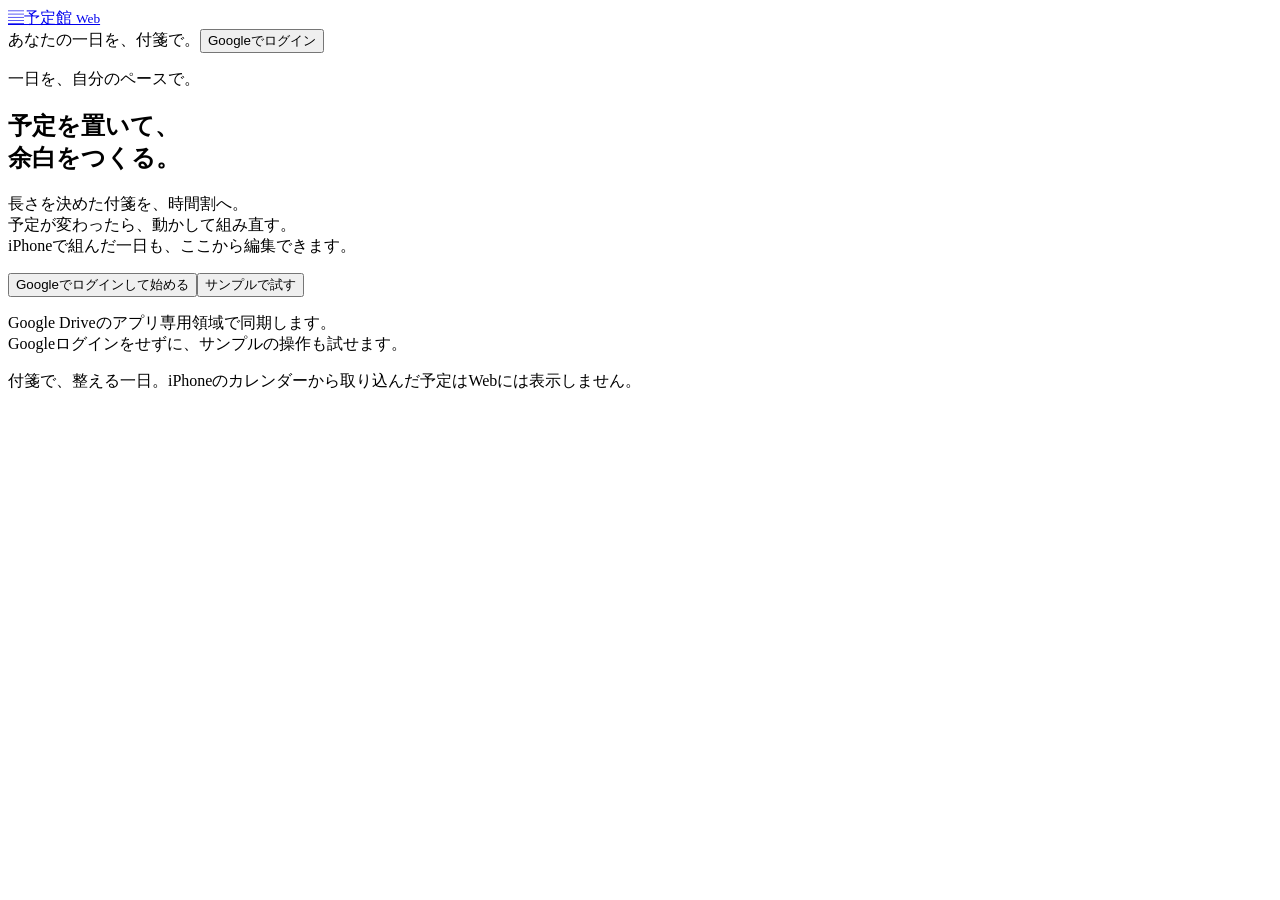
==== web/static/index.html @ 16958918 "Add web planner with Google Drive sync and Go deployment environment" ====
<!doctype html>
<html lang="ja"><head><meta charset="utf-8"><meta name="viewport" content="width=device-width,initial-scale=1"><meta name="description" content="予定館のWeb版。付箋で一日の予定を組み、Google DriveでiPhoneと同期できます。"><title>予定館 Web</title><link rel="stylesheet" href="/style.css"><script src="https://accounts.google.com/gsi/client" defer></script><script type="module" src="/app.mjs"></script></head>
<body>
<header><a class="brand" href="/" aria-label="予定館 Web ホーム"><span class="brand-icon">▤</span><span>予定館 <small>Web</small></span></a><div class="account"><span id="accountLabel">あなたの一日を、付箋で。</span><button id="login">Googleでログイン</button><button id="logout" hidden>ログアウト</button></div></header>
<main>
<section id="welcome" class="welcome"><p class="eyebrow">一日を、自分のペースで。</p><h1>予定を置いて、<br>余白をつくる。</h1><p>長さを決めた付箋を、時間割へ。<br>予定が変わったら、動かして組み直す。<br>iPhoneで組んだ一日も、ここから編集できます。</p><button id="welcomeLogin" class="primary">Googleでログインして始める</button><button id="demo">サンプルで試す</button><p class="hint">Google Driveのアプリ専用領域で同期します。<br>Googleログインをせずに、サンプルの操作も試せます。</p></section>
<section id="workspace" hidden>
<div class="toolbar"><div class="date-controls"><button id="previous" aria-label="前の日">‹</button><input id="day" type="date" aria-label="表示する日"><button id="next" aria-label="次の日">›</button><button id="today">今日</button></div><div class="tools"><button id="sync">今すぐ同期</button><button id="settings">設定</button><button id="add" class="primary">＋ 付箋をつくる</button></div></div>
<div class="summary"><span id="dayTitle"></span><span id="syncStatus"></span></div>
<div id="conflicts" class="conflicts" hidden></div>
<div class="board"><section class="schedule"><div class="zone-heading"><h2>時間割</h2><div><button id="zoomOut" aria-label="時間割を縮小">−</button><span id="zoomLabel"></span><button id="zoomIn" aria-label="時間割を拡大">＋</button></div></div><div id="timelineScroll" class="timeline-scroll"><div id="timeline" class="timeline"></div></div></section><section id="detailsZone" class="details-zone"><div class="zone-heading"><h2>予定の詳細</h2></div><div id="details" class="details"></div></section><section class="inbox-zone"><div class="zone-heading"><h2 id="sideTitle">付箋</h2><button id="switchSide">詳細へ</button></div><div id="inbox" class="inbox" aria-label="未配置の付箋"></div><div id="compactDetails" class="details" hidden></div><div class="presets"><h3>プリセットから追加</h3><div id="presets"></div></div></section></div>
</section>
<p id="message" role="status" aria-live="polite"></p>
</main>
<footer>付箋で、整える一日。<span>iPhoneのカレンダーから取り込んだ予定はWebには表示しません。</span></footer>
<dialog id="editor"><form id="editForm"><div class="dialog-heading"><h2>付箋を編集</h2><button type="button" data-close="editor" aria-label="閉じる">×</button></div><label>タイトル<input name="title" required maxlength="200" autocomplete="off"></label><div class="form-row"><label>日付<input name="day" type="date" required></label><label>長さ（分）<input name="minutes" type="number" min="5" max="720" step="5" required></label></div><label>開始時刻<input name="start" type="time" step="300"><small>空欄にすると付箋置き場に戻ります。</small></label><label>色<select name="tone"></select></label><label>通知<select name="reminder"><option value="">通知なし</option><option value="0">開始時刻</option><option value="5">5分前</option><option value="10">10分前</option><option value="15">15分前</option><option value="30">30分前</option><option value="60">1時間前</option></select><small>通知の配信はiPhone側で行います。</small></label><label>詳細メモ<textarea name="memo" rows="4" maxlength="20000"></textarea></label><div class="dialog-actions"><button type="button" id="delete">削除</button><button type="button" data-close="editor">キャンセル</button><button type="submit" class="primary">保存</button></div><p id="editError" role="alert"></p></form></dialog>
<dialog id="settingsDialog"><form id="settingsForm"><div class="dialog-heading"><h2>計画の時間帯</h2><button type="button" data-close="settingsDialog" aria-label="閉じる">×</button></div><p>iPhoneと共通の時間帯です。範囲外の付箋は時刻を保って付箋置き場に表示します。</p><label>開始<select name="start"></select></label><label>終了<select name="end"></select></label><div class="dialog-actions"><button type="button" data-close="settingsDialog">キャンセル</button><button type="submit" class="primary">保存</button></div><p id="settingsError" role="alert"></p></form></dialog>
</body></html>
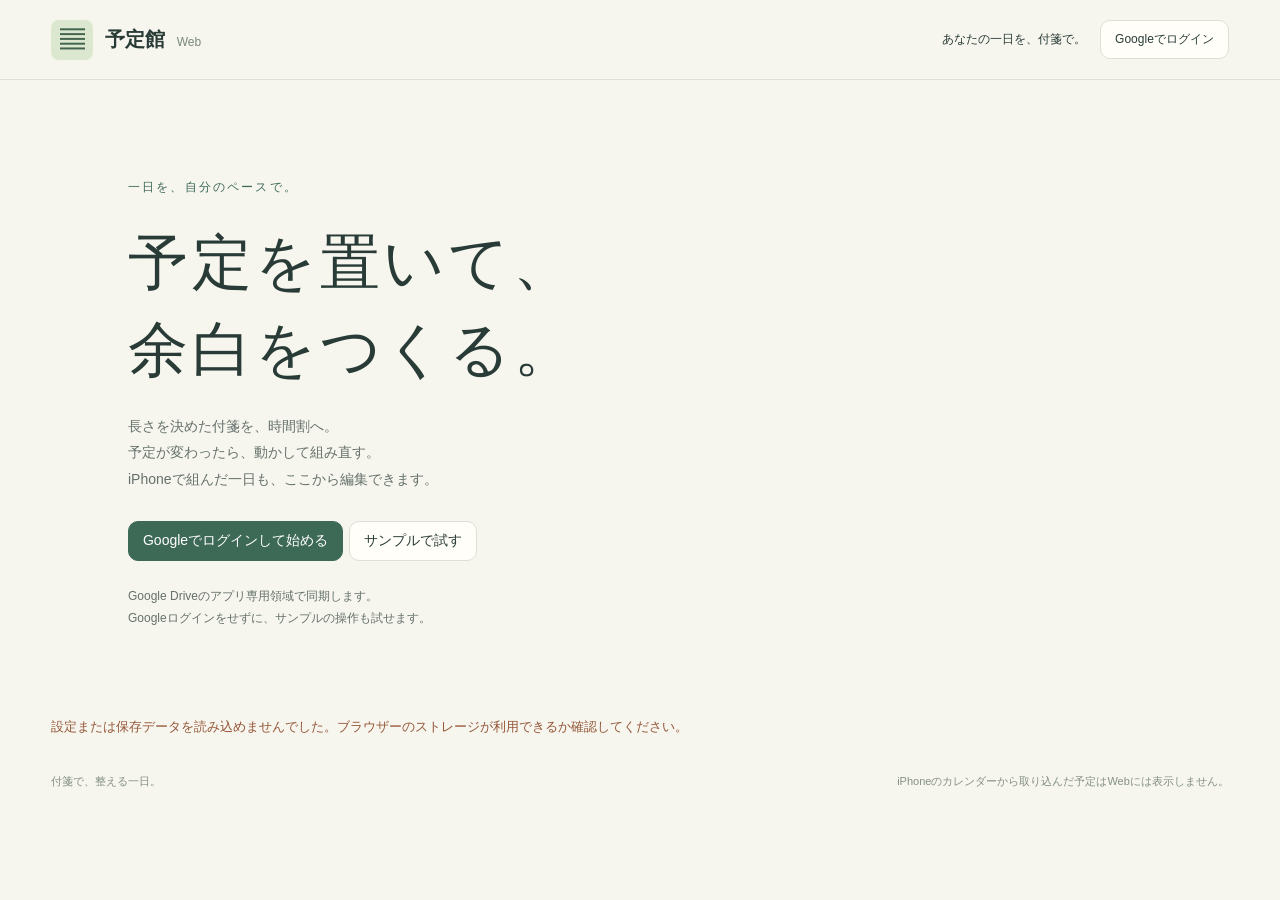
==== commit 06380e98: "Prepare static export and GitHub Pages deployment for yoteikan.sfuji.org" ====
--- a/web/static/index.html
+++ b/web/static/index.html
@@ -1,7 +1,7 @@
 <!doctype html>
-<html lang="ja"><head><meta charset="utf-8"><meta name="viewport" content="width=device-width,initial-scale=1"><meta name="description" content="予定館のWeb版。付箋で一日の予定を組み、Google DriveでiPhoneと同期できます。"><title>予定館 Web</title><link rel="stylesheet" href="/style.css"><script src="https://accounts.google.com/gsi/client" defer></script><script type="module" src="/app.mjs"></script></head>
+<html lang="ja"><head><meta charset="utf-8"><meta name="viewport" content="width=device-width,initial-scale=1"><meta name="referrer" content="strict-origin-when-cross-origin"><meta http-equiv="Content-Security-Policy" content="default-src 'self'; script-src 'self' https://accounts.google.com/gsi/client; style-src 'self' https://accounts.google.com/gsi/style; frame-src https://accounts.google.com; connect-src 'self' https://accounts.google.com https://www.googleapis.com https://openidconnect.googleapis.com; img-src 'self' data:; object-src 'none'; base-uri 'none'; form-action 'self'"><meta name="description" content="予定館のWeb版。付箋で一日の予定を組み、Google DriveでiPhoneと同期できます。"><title>予定館 Web</title><link rel="stylesheet" href="style.css"><script src="https://accounts.google.com/gsi/client" defer></script><script type="module" src="app.mjs"></script></head>
 <body>
-<header><a class="brand" href="/" aria-label="予定館 Web ホーム"><span class="brand-icon">▤</span><span>予定館 <small>Web</small></span></a><div class="account"><span id="accountLabel">あなたの一日を、付箋で。</span><button id="login">Googleでログイン</button><button id="logout" hidden>ログアウト</button></div></header>
+<header><a class="brand" href="./" aria-label="予定館 Web ホーム"><span class="brand-icon">▤</span><span>予定館 <small>Web</small></span></a><div class="account"><span id="accountLabel">あなたの一日を、付箋で。</span><button id="login">Googleでログイン</button><button id="logout" hidden>ログアウト</button></div></header>
 <main>
 <section id="welcome" class="welcome"><p class="eyebrow">一日を、自分のペースで。</p><h1>予定を置いて、<br>余白をつくる。</h1><p>長さを決めた付箋を、時間割へ。<br>予定が変わったら、動かして組み直す。<br>iPhoneで組んだ一日も、ここから編集できます。</p><button id="welcomeLogin" class="primary">Googleでログインして始める</button><button id="demo">サンプルで試す</button><p class="hint">Google Driveのアプリ専用領域で同期します。<br>Googleログインをせずに、サンプルの操作も試せます。</p></section>
 <section id="workspace" hidden>
--- a/web/static/style.css
+++ b/web/static/style.css
@@ -0,0 +1 @@
+:root{font-family:-apple-system,BlinkMacSystemFont,"Hiragino Sans",sans-serif;color:#293b36;background:#f6f5ee;font-size:14px;--line:#dedfd5;--green:#3d6957;--paper:#fffef9}*{box-sizing:border-box}body{margin:0}button,input,select,textarea{font:inherit;color:inherit}button{border:1px solid var(--line);background:var(--paper);border-radius:10px;padding:10px 14px;cursor:pointer}button:hover{border-color:var(--green);background:#edf1e7}button:disabled{opacity:.45;cursor:wait}button:focus-visible,a:focus-visible{outline:3px solid #638c7e;outline-offset:3px}.primary{background:var(--green);color:white;border-color:var(--green)}.primary:hover{background:#305342}header{height:80px;display:flex;justify-content:space-between;align-items:center;border-bottom:1px solid var(--line);padding:0 4vw;gap:20px}.brand{display:flex;align-items:center;gap:12px;text-decoration:none;color:inherit;font-size:20px;font-weight:650}.brand-icon{background:#dbe7ce;padding:4px 9px;border-radius:8px;color:#43644e;font-size:24px}.brand small{font-weight:400;font-size:12px;color:#7a887c;margin-left:6px}.account{display:flex;gap:14px;align-items:center;font-size:12px}main{padding:24px 4vw;max-width:1800px;margin:auto}.welcome{min-height:65vh;max-width:780px;padding:60px 6vw}.eyebrow{letter-spacing:.18em;color:var(--green);font-size:12px}h1{font-size:clamp(36px,5vw,60px);font-weight:500;letter-spacing:.06em;line-height:1.45;margin:20px 0}p{line-height:1.9}.welcome>p:not(.eyebrow){color:#65716b}.welcome button{margin:14px 6px 0 0}.hint{font-size:12px;margin-top:24px}.toolbar,.date-controls,.tools,.summary{display:flex;align-items:center;gap:8px}.toolbar{justify-content:space-between;flex-wrap:wrap}.date-controls input{background:transparent;border:0;font-size:20px;font-weight:550;padding:6px;width:170px}.summary{justify-content:space-between;margin:18px 0;color:#64776b;font-size:12px}.board{display:grid;grid-template-columns:minmax(300px,1.35fr) minmax(200px,.8fr) minmax(230px,.85fr);border:1px solid var(--line);border-radius:16px;overflow:hidden;background:var(--paper);height:calc(100dvh - 252px);min-height:420px}.zone-heading{display:flex;align-items:center;justify-content:space-between;padding:14px 18px;height:58px;border-bottom:1px solid var(--line);gap:8px}.zone-heading h2{font-size:14px;font-weight:550;letter-spacing:.08em;margin:0}.zone-heading button{padding:4px 9px;font-size:12px}.zone-heading>div{display:flex;align-items:center;gap:8px}.schedule,.inbox-zone,.details-zone{min-width:0;overflow:hidden}.details-zone,.inbox-zone{border-left:1px solid var(--line)}.timeline-scroll{height:calc(100% - 58px);overflow:auto;scroll-behavior:smooth}.timeline{position:relative;margin:12px 12px 24px 54px;min-height:400px}.hour{position:absolute;border-top:1px solid #e7e8df;width:100%;pointer-events:none}.hour span{position:absolute;left:-46px;top:-8px;font-size:11px;color:#7e887e;font-variant-numeric:tabular-nums}.sticky{background:#e0edcc;border:0;border-left:4px solid #688f67;border-radius:3px 9px 9px 3px;box-shadow:0 2px 4px #293b3612;padding:8px 10px;text-align:left;display:block;color:#293b36;overflow:hidden}.sticky:hover{filter:brightness(.97)}.sticky.selected{outline:2px solid #3d6957;outline-offset:1px}.sticky strong{font-size:13px;font-weight:550;display:block;overflow:hidden;white-space:nowrap;text-overflow:ellipsis}.sticky small{font-size:10px;display:block;margin-top:3px;opacity:.78}.timeline .sticky{position:absolute;cursor:grab;padding:3px 7px}.timeline .sticky strong{font-size:12px;line-height:15px}.timeline .sticky small{font-size:10px;line-height:11px;margin:0}.details,.inbox{padding:18px;overflow:auto}.details-zone .details{height:calc(100% - 58px)}.details h3{font-size:18px;font-weight:500;line-height:1.7;overflow-wrap:anywhere}.details p{white-space:pre-wrap;overflow-wrap:anywhere;color:#65716b}.details button{margin:10px 6px 0 0}.inbox{height:calc(100% - 190px);background:#fafaf4}.inbox .sticky{width:100%;margin-bottom:12px;min-height:66px}.drop-hint{padding:22px 8px;text-align:center;color:#7b897c;font-size:12px;line-height:1.8}.presets{height:132px;border-top:1px solid var(--line);padding:12px 16px;overflow:auto}.presets h3{font-size:11px;color:#6c7a6c;font-weight:400;margin:0 0 8px}.presets button{padding:7px 9px;font-size:12px;margin:0 5px 5px 0}.conflicts{border:1px solid #c69b55;background:#fff4df;border-radius:12px;padding:16px;margin-bottom:18px}.conflicts h3{margin-top:0}.conflicts button{margin:4px;white-space:pre-wrap;text-align:left}.conflict-row{margin:12px 0;border-top:1px solid #ddc79e;padding-top:10px}.conflict-row p{margin:0}#switchSide{display:none}#message{color:#955739;font-size:13px;min-height:1.5em;margin-bottom:0}footer{padding:10px 4vw 20px;font-size:11px;color:#849083;display:flex;justify-content:space-between;gap:14px}dialog{border:1px solid var(--line);border-radius:18px;background:var(--paper);width:min(94vw,480px);max-height:92dvh;padding:24px;color:inherit}dialog::backdrop{background:#293b3645;backdrop-filter:blur(3px)}.dialog-heading{display:flex;align-items:center;justify-content:space-between;margin-bottom:16px}.dialog-heading h2{font-size:19px;margin:0;font-weight:500}.dialog-heading button{border:0;font-size:22px;padding:0 8px}label{display:flex;flex-direction:column;gap:6px;font-size:12px;margin:14px 0}input,select,textarea{width:100%;border:1px solid var(--line);border-radius:8px;padding:10px;background:white}label small{color:#7a8578;font-size:10px}.form-row{display:flex;gap:12px}.form-row label{flex:1;min-width:0}.dialog-actions{display:flex;justify-content:flex-end;gap:8px;margin-top:20px}#delete{color:#a35243;margin-right:auto}#editError,#settingsError{color:#a35243;font-size:12px;margin-bottom:0}[hidden]{display:none!important}@media(max-width:1050px){.board{grid-template-columns:minmax(260px,1.3fr) minmax(220px,1fr)}.details-zone{display:none}#switchSide{display:block}.inbox-zone:has(#inbox[hidden]) .presets{display:none}#compactDetails{height:calc(100% - 58px)}}@media(max-width:600px){header{height:66px;padding:0 16px}.brand{font-size:16px}.brand-icon{font-size:19px}.account{gap:6px}.account>span{display:none}.account button{font-size:11px;padding:8px}main{padding:16px 10px}.toolbar button{padding:8px}.tools{width:100%;justify-content:flex-end}.date-controls input{font-size:18px}.summary{margin:12px 4px}.board{height:calc(100dvh - 246px);min-height:360px;grid-template-columns:minmax(175px,1.15fr) minmax(145px,1fr);border-radius:10px}.zone-heading{padding:10px;height:48px}.zone-heading h2{font-size:12px;letter-spacing:0}.zone-heading>div{gap:3px}.zone-heading button{font-size:10px;padding:3px 5px}.timeline-scroll{height:calc(100% - 48px)}.timeline{margin-left:39px;margin-right:5px}.hour span{left:-34px;font-size:10px}.inbox,.details{padding:10px}.sticky{padding:8px}.sticky strong{font-size:12px}.presets{padding:10px;height:132px}.inbox{height:calc(100% - 180px)}.timeline .sticky strong{font-size:10px}.welcome{padding:36px 16px}footer{padding:0 16px 16px}footer span{display:none}}
